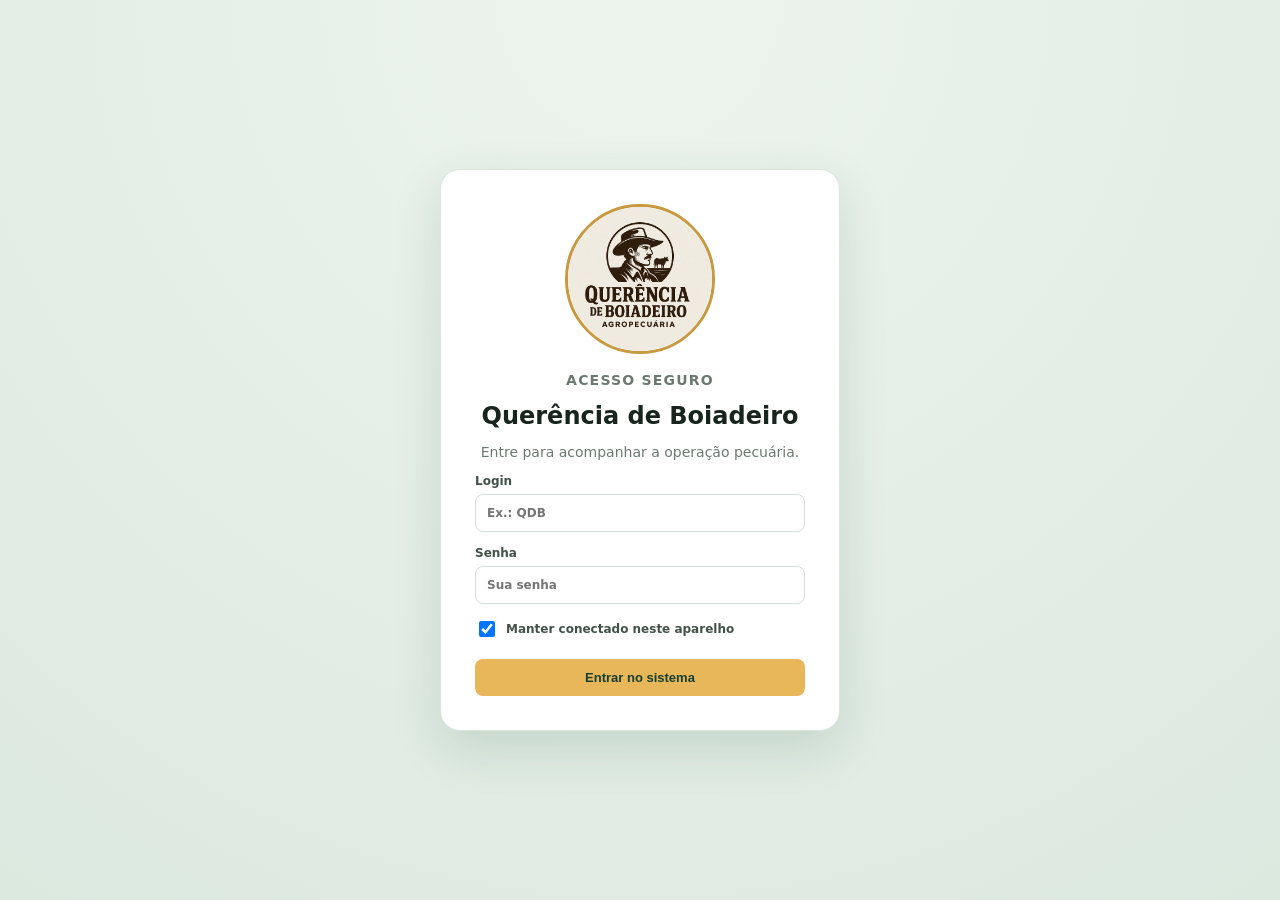
==== index.html @ 8e131b58 "Update index.html" ====
<!doctype html>
<html lang="pt-BR">
  <head>
    <meta charset="UTF-8" />
    <meta name="viewport" content="width=device-width, initial-scale=1.0" />
    <meta name="theme-color" content="#1d5b46" />
    <title>Querência de Boiadeiro | Gestão Pecuária</title>
    <link rel="icon" type="image/png" href="assets/favicon-querencia.png" />
    <link rel="stylesheet" href="styles.css" />
    <link rel="stylesheet" href="brand.css" />
  </head>
  <body>
    <section class="login-screen" id="loginScreen">
      <form class="login-card" id="loginForm">
        <img src="assets/logo-querencia-de-boiadeiro.jpeg" alt="Querência de Boiadeiro Agropecuária" />
        <p class="eyebrow">ACESSO SEGURO</p>
        <h1>Querência de Boiadeiro</h1>
        <p>Entre para acompanhar a operação pecuária.</p>
        <label>Login<input name="login" autocomplete="username" required placeholder="Ex.: QDB" /></label>
        <label>Senha<input name="password" type="password" autocomplete="current-password" required placeholder="Sua senha" /></label>
        <label class="remember-login"><input name="remember" type="checkbox" checked /> Manter conectado neste aparelho</label>
        <p class="login-error hide" id="loginError">Login ou senha incorretos.</p>
        <button class="btn primary" type="submit">Entrar no sistema</button>
      </form>
    </section>
    <div class="shell hide" id="mainShell">
      <aside class="sidebar" id="sidebar">
        <div class="brand">
          <img class="brand-logo" src="assets/logo-querencia-de-boiadeiro.jpeg" alt="Logo Querência de Boiadeiro Agropecuária" />
          <span class="brand-name">Querência de Boiadeiro<small>Agropecuária</small></span>
        </div>
        <nav>
          <button class="nav-item active" data-view="dashboard">⌂ <span>Visão geral</span></button>
          <button class="nav-item" data-view="capital">◫ <span>Capital de giro</span></button>
          <button class="nav-item" data-view="gastos">▣ <span>Investimentos e gastos</span></button>
          <button class="nav-item" data-view="compras">↓ <span>Compras de gado</span></button>
          <button class="nav-item" data-view="vendas">↑ <span>Vendas de gado</span></button>
        </nav>
        <div class="side-note"><span class="dot"></span><div><strong>Dados sincronizados</strong><br />Disponíveis em todos os aparelhos conectados.</div></div>
      </aside>
      <main>
        <header class="topbar">
          <button class="menu" id="menuBtn" aria-label="Abrir menu">☰</button>
          <div><p class="eyebrow">FAZENDA / OPERAÇÃO PECUÁRIA</p><h1 id="pageTitle">Visão geral</h1></div>
          <div class="profile"><span class="avatar">JF</span><div><strong>JF</strong><small>Administrador</small></div></div>
        </header>
        <section id="app"></section>
      </main>
    </div>
    <dialog id="recordDialog"><form method="dialog" id="recordForm"><div class="modal-head"><div><p class="eyebrow" id="modalEyebrow">NOVO LANÇAMENTO</p><h2 id="modalTitle">Adicionar lançamento</h2></div><button class="icon-btn" value="cancel">×</button></div><div class="form-grid" id="formFields"></div><div class="modal-actions"><button class="btn secondary" value="cancel">Cancelar</button><button class="btn primary" id="saveBtn" value="default">Salvar lançamento</button></div></form></dialog>
    <script src="app.js"></script>
  </body>
</html>
---- styles.css ----
:root{--forest:#1d5b46;--forest-2:#164534;--ink:#18251f;--muted:#6c7972;--paper:#f7f8f5;--line:#e4e9e4;--gold:#c79a42;--red:#b9514a;--white:#fff}*{box-sizing:border-box}body{margin:0;color:var(--ink);font-family:Inter,ui-sans-serif,system-ui,-apple-system,BlinkMacSystemFont,"Segoe UI",sans-serif;background:var(--paper)}.shell{display:grid;grid-template-columns:258px 1fr;min-height:100vh}.sidebar{background:var(--forest-2);color:#eff5f0;padding:24px 16px;display:flex;flex-direction:column;position:sticky;top:0;height:100vh}.brand{font-size:18px;font-weight:750;display:flex;align-items:center;gap:10px;padding:0 10px 34px}.brand-mark{width:30px;height:30px;display:grid;place-items:center;background:#e7b75a;color:#183f31;border-radius:9px;font-family:Georgia;font-weight:900}.sidebar nav{display:grid;gap:6px}.nav-item{background:transparent;color:#c9d9ce;border:0;border-radius:9px;padding:13px 12px;text-align:left;font-size:14px;cursor:pointer;display:flex;gap:13px;align-items:center}.nav-item:hover,.nav-item.active{background:#2a6b54;color:white}.side-note{margin-top:auto;background:#205039;border:1px solid #36735b;border-radius:10px;padding:12px;font-size:11px;line-height:1.45;color:#c7d9cb;display:flex;gap:8px}.side-note strong{color:#fff;font-size:11px}.dot{width:8px;height:8px;background:#e7b75a;border-radius:50%;margin-top:4px;flex:none}main{min-width:0}.topbar{height:92px;border-bottom:1px solid var(--line);background:#fff;padding:20px 38px;display:flex;align-items:center;justify-content:space-between}.topbar h1{font-size:23px;margin:2px 0 0;letter-spacing:-.5px}.eyebrow{font-size:10px;letter-spacing:1.2px;font-weight:750;color:var(--muted);margin:0}.profile{display:flex;align-items:center;gap:10px;font-size:13px}.profile small{display:block;color:var(--muted);font-size:11px;margin-top:2px}.avatar{width:35px;height:35px;border-radius:50%;display:grid;place-items:center;background:#dcebe1;color:var(--forest);font-weight:800}.menu{display:none;border:0;background:transparent;font-size:22px}.content{padding:34px 38px 46px;max-width:1440px;margin:auto}.hero{background:linear-gradient(115deg,#174f3d,#297554);color:#fff;border-radius:16px;padding:28px 30px;display:flex;align-items:center;justify-content:space-between;gap:20px;margin-bottom:25px}.hero h2{margin:5px 0 8px;font-size:25px;letter-spacing:-.5px}.hero p{margin:0;color:#d4eadc;font-size:14px}.hero .eyebrow{color:#c7e4d2}.btn{border:0;border-radius:8px;padding:11px 15px;font-weight:700;cursor:pointer;font-size:13px}.btn.primary{background:#e7b75a;color:#173d2f}.btn.secondary{background:#eef2ef;color:#445149}.btn.danger{background:#fff0ef;color:var(--red)}.cards{display:grid;grid-template-columns:repeat(4,1fr);gap:16px;margin-bottom:26px}.card{background:#fff;border:1px solid var(--line);border-radius:12px;padding:18px;box-shadow:0 2px 8px #1d5b4608}.card-label{color:var(--muted);font-size:12px;margin-bottom:11px}.card-value{font-size:24px;font-weight:760;letter-spacing:-.8px}.card-foot{font-size:11px;margin-top:8px;color:var(--muted)}.green{color:var(--forest)}.red{color:var(--red)}.grid-2{display:grid;grid-template-columns:1.4fr 1fr;gap:20px}.panel{background:#fff;border:1px solid var(--line);border-radius:12px;overflow:hidden}.panel-head{display:flex;justify-content:space-between;align-items:center;padding:18px 20px;border-bottom:1px solid var(--line)}.panel-head h3{margin:0;font-size:15px}.panel-head small{color:var(--muted)}.table-wrap{overflow:auto}table{width:100%;border-collapse:collapse;font-size:13px}th{background:#f8faf8;color:#64716a;text-transform:uppercase;letter-spacing:.4px;font-size:10px;text-align:left;padding:12px 15px;white-space:nowrap}td{padding:13px 15px;border-top:1px solid var(--line);white-space:nowrap}tr:hover td{background:#fbfdfb}.empty{text-align:center;color:var(--muted);padding:44px 14px!important;white-space:normal}.section-title{display:flex;align-items:end;justify-content:space-between;margin-bottom:20px}.section-title h2{font-size:20px;margin:0}.section-title p{margin:5px 0 0;color:var(--muted);font-size:13px}.summary-strip{display:flex;gap:22px;padding:15px 18px;background:#eff6f1;border:1px solid #d8e9dd;border-radius:10px;margin-bottom:19px}.summary-strip div{font-size:11px;color:var(--muted)}.summary-strip strong{display:block;color:var(--ink);font-size:16px;margin-top:3px}.pill{font-size:11px;padding:4px 8px;border-radius:99px;background:#e6f2ea;color:var(--forest);font-weight:700}.pill.gold{background:#fff3d9;color:#8a621f}.timeline{padding:10px 20px 20px}.timeline-row{display:grid;grid-template-columns:100px 1fr auto;gap:15px;padding:14px 0;border-bottom:1px solid var(--line);font-size:13px}.timeline-row:last-child{border:0}.timeline-row small{color:var(--muted)}.amount{font-weight:750}.sheet-actions{display:flex;gap:10px;align-items:center}.filter{border:1px solid var(--line);background:white;border-radius:8px;padding:10px 11px;font-size:12px;color:#526058}dialog{border:0;border-radius:16px;padding:0;width:min(660px,calc(100vw - 28px));box-shadow:0 24px 70px #142b2080}dialog::backdrop{background:#13221988}.modal-head{display:flex;justify-content:space-between;padding:24px 26px 16px;border-bottom:1px solid var(--line)}.modal-head h2{margin:4px 0 0;font-size:20px}.icon-btn{border:0;background:#f0f3f0;width:30px;height:30px;border-radius:50%;font-size:22px;line-height:1;cursor:pointer}.form-grid{padding:22px 26px;display:grid;grid-template-columns:repeat(2,1fr);gap:15px}.form-grid label{display:grid;gap:6px;font-size:12px;font-weight:700;color:#435149}.form-grid label.full{grid-column:1/-1}.form-grid input,.form-grid select,.form-grid textarea{font:inherit;font-size:14px;border:1px solid #d7dfd9;border-radius:7px;padding:10px;background:#fff;color:var(--ink);width:100%}.form-grid textarea{min-height:68px;resize:vertical}.modal-actions{display:flex;justify-content:end;gap:10px;padding:17px 26px 24px;border-top:1px solid var(--line)}.hide{display:none}@media(max-width:900px){.shell{grid-template-columns:1fr}.sidebar{position:fixed;z-index:5;left:0;transform:translateX(-100%);transition:.2s;height:100%;width:258px}.sidebar.open{transform:translateX(0)}.topbar{padding:16px 20px;height:76px}.menu{display:block}.profile div{display:none}.content{padding:22px 16px}.hero{padding:23px;align-items:start;flex-direction:column}.cards{grid-template-columns:repeat(2,1fr)}.grid-2{grid-template-columns:1fr}.summary-strip{overflow:auto}.section-title{align-items:start;gap:15px}.sheet-actions{flex-wrap:wrap}}@media(max-width:500px){.cards{grid-template-columns:1fr}.hero h2{font-size:22px}.card-value{font-size:23px}.form-grid{grid-template-columns:1fr}.form-grid label.full{grid-column:auto}.topbar h1{font-size:20px}.hero .btn{width:100%}}
---- brand.css ----
.brand {
  padding: 0 4px 30px;
  gap: 13px;
  font-size: 17px;
  font-weight: 800;
  line-height: 1.12;
}

.brand-logo {
  width: 78px;
  height: 78px;
  flex: none;
  object-fit: cover;
  object-position: 50% 31%;
  border: 2px solid #e7b75a;
  border-radius: 50%;
  background: #f6f2e8;
}

.brand-name {
  display: grid;
  gap: 3px;
}

.brand-name small {
  color: #c7d9cb;
  font-size: 9px;
  font-weight: 700;
  letter-spacing: 1.35px;
  text-transform: uppercase;
}

.login-screen{min-height:100vh;display:grid;place-items:center;padding:24px;background:radial-gradient(circle at top,#edf4ee,#dce9df)}
.login-screen.hide{display:none}
.login-card{width:min(400px,100%);padding:34px;background:#fff;border:1px solid #dbe6de;border-radius:20px;box-shadow:0 18px 50px #16453424;text-align:center;display:grid;gap:14px}
.login-card img{width:150px;height:150px;object-fit:cover;object-position:50% 31%;border:3px solid #c79a42;border-radius:50%;margin:0 auto 4px}.login-card h1{margin:0;font-size:24px}.login-card p{margin:0;color:#6c7972;font-size:14px}.login-card label{text-align:left;display:grid;gap:6px;color:#435149;font-size:12px;font-weight:700}.login-card input{width:100%;padding:11px;border:1px solid #d7dfd9;border-radius:8px;font:inherit}.login-card .btn{margin-top:5px}.login-error{color:#b9514a!important;font-weight:700}
.login-card .remember-login{display:flex;align-items:center;gap:8px;font-weight:600}.login-card .remember-login input{width:16px;height:16px;padding:0}
.upload-field{padding:13px;border:1px dashed #a9beb0;border-radius:8px;background:#f7fbf8}.upload-field input{border:0!important;padding:5px 0!important}.upload-field small{color:#6c7972;font-weight:400}.attachment-badge{display:inline-block;background:#eef4ef;color:#1d5b46;border-radius:999px;padding:4px 7px;font-size:11px;font-weight:700}

@media(max-width:500px){.brand-logo{width:62px;height:62px}.brand{font-size:15px}.login-card{padding:28px 22px}}
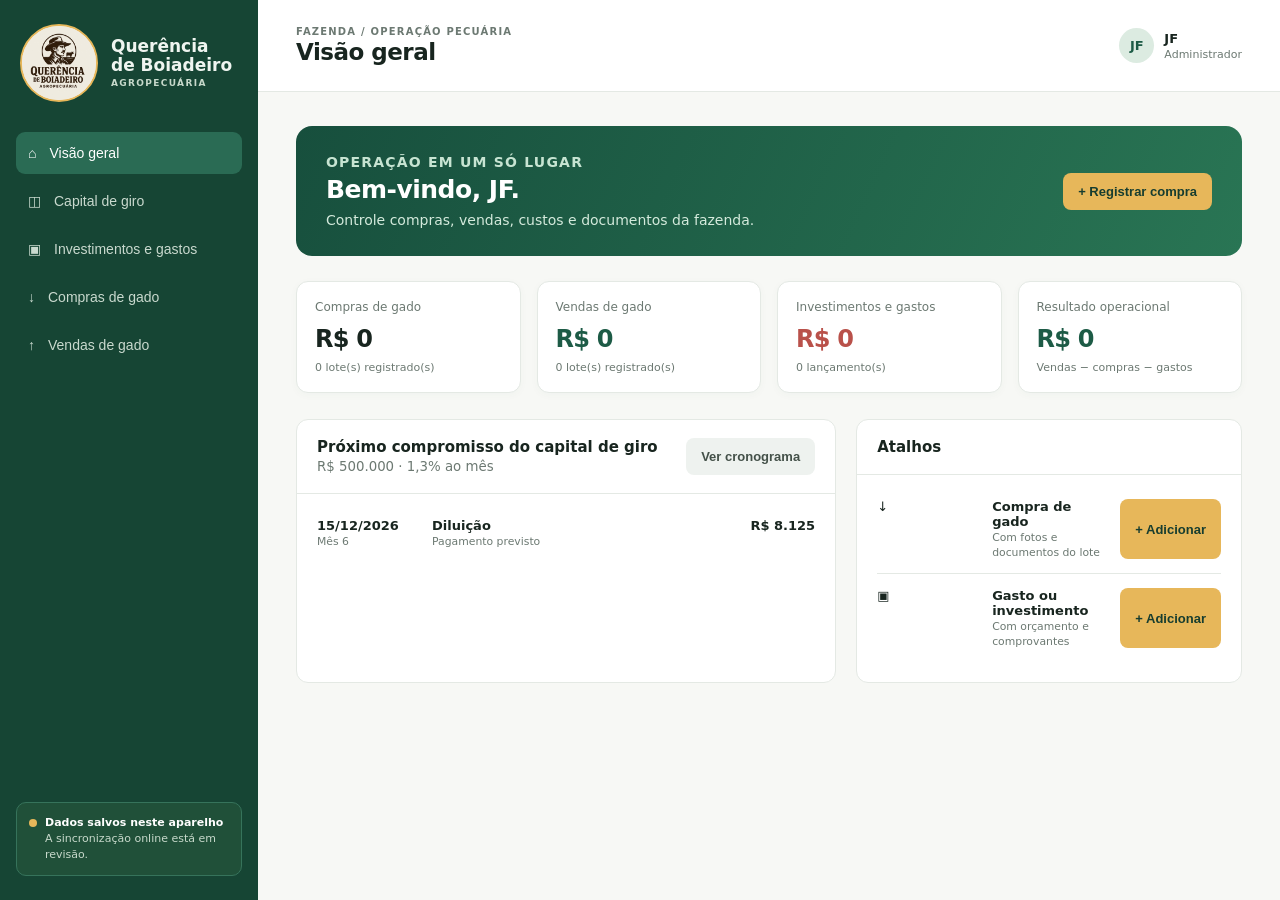
==== commit 685d2b34: "Indicar modo local temporário" ====
--- a/index.html
+++ b/index.html
@@ -10,7 +10,7 @@
     <link rel="stylesheet" href="brand.css" />
   </head>
   <body>
-    <section class="login-screen" id="loginScreen">
+    <section class="login-screen hide" id="loginScreen">
       <form class="login-card" id="loginForm">
         <img src="assets/logo-querencia-de-boiadeiro.jpeg" alt="Querência de Boiadeiro Agropecuária" />
         <p class="eyebrow">ACESSO SEGURO</p>
@@ -23,7 +23,7 @@
         <button class="btn primary" type="submit">Entrar no sistema</button>
       </form>
     </section>
-    <div class="shell hide" id="mainShell">
+    <div class="shell" id="mainShell">
       <aside class="sidebar" id="sidebar">
         <div class="brand">
           <img class="brand-logo" src="assets/logo-querencia-de-boiadeiro.jpeg" alt="Logo Querência de Boiadeiro Agropecuária" />
@@ -36,7 +36,7 @@
           <button class="nav-item" data-view="compras">↓ <span>Compras de gado</span></button>
           <button class="nav-item" data-view="vendas">↑ <span>Vendas de gado</span></button>
         </nav>
-        <div class="side-note"><span class="dot"></span><div><strong>Dados sincronizados</strong><br />Disponíveis em todos os aparelhos conectados.</div></div>
+        <div class="side-note"><span class="dot"></span><div><strong>Dados salvos neste aparelho</strong><br />A sincronização online está em revisão.</div></div>
       </aside>
       <main>
         <header class="topbar">
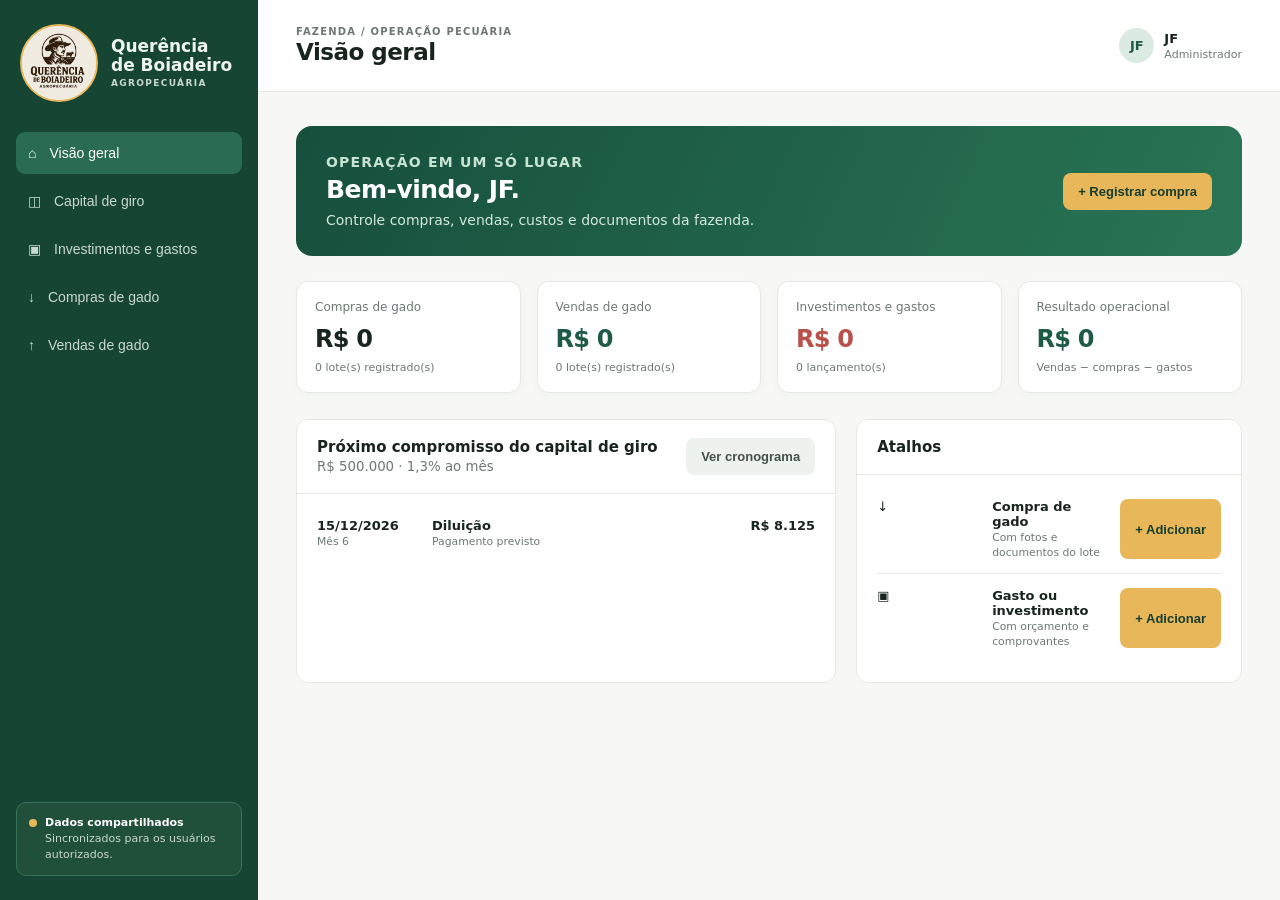
==== commit 30d96023: "Ativar login e dados compartilhados" ====
--- a/index.html
+++ b/index.html
@@ -10,7 +10,7 @@
     <link rel="stylesheet" href="brand.css" />
   </head>
   <body>
-    <section class="login-screen hide" id="loginScreen">
+    <section class="login-screen" id="loginScreen">
       <form class="login-card" id="loginForm">
         <img src="assets/logo-querencia-de-boiadeiro.jpeg" alt="Querência de Boiadeiro Agropecuária" />
         <p class="eyebrow">ACESSO SEGURO</p>
@@ -23,7 +23,7 @@
         <button class="btn primary" type="submit">Entrar no sistema</button>
       </form>
     </section>
-    <div class="shell" id="mainShell">
+    <div class="shell hide" id="mainShell">
       <aside class="sidebar" id="sidebar">
         <div class="brand">
           <img class="brand-logo" src="assets/logo-querencia-de-boiadeiro.jpeg" alt="Logo Querência de Boiadeiro Agropecuária" />
@@ -36,7 +36,7 @@
           <button class="nav-item" data-view="compras">↓ <span>Compras de gado</span></button>
           <button class="nav-item" data-view="vendas">↑ <span>Vendas de gado</span></button>
         </nav>
-        <div class="side-note"><span class="dot"></span><div><strong>Dados salvos neste aparelho</strong><br />A sincronização online está em revisão.</div></div>
+        <div class="side-note"><span class="dot"></span><div><strong>Dados compartilhados</strong><br />Sincronizados para os usuários autorizados.</div></div>
       </aside>
       <main>
         <header class="topbar">
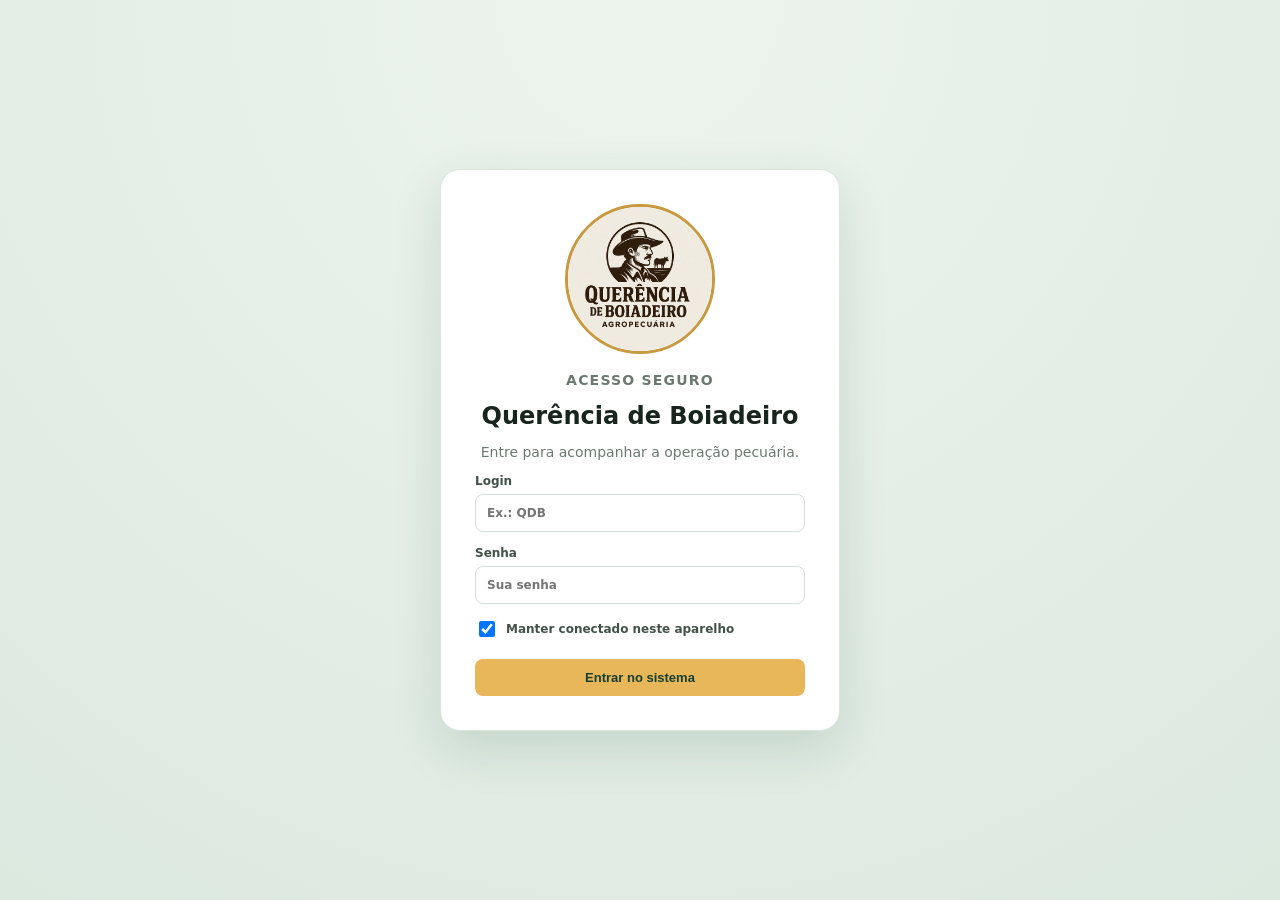
==== commit 3ad2fdb6: "Forçar atualização da versão de acesso" ====
--- a/index.html
+++ b/index.html
@@ -48,6 +48,6 @@
       </main>
     </div>
     <dialog id="recordDialog"><form method="dialog" id="recordForm"><div class="modal-head"><div><p class="eyebrow" id="modalEyebrow">NOVO LANÇAMENTO</p><h2 id="modalTitle">Adicionar lançamento</h2></div><button class="icon-btn" value="cancel">×</button></div><div class="form-grid" id="formFields"></div><div class="modal-actions"><button class="btn secondary" value="cancel">Cancelar</button><button class="btn primary" id="saveBtn" value="default">Salvar lançamento</button></div></form></dialog>
-    <script src="app.js"></script>
+    <script src="app.js?v=20260717-loginfix"></script>
   </body>
 </html>
